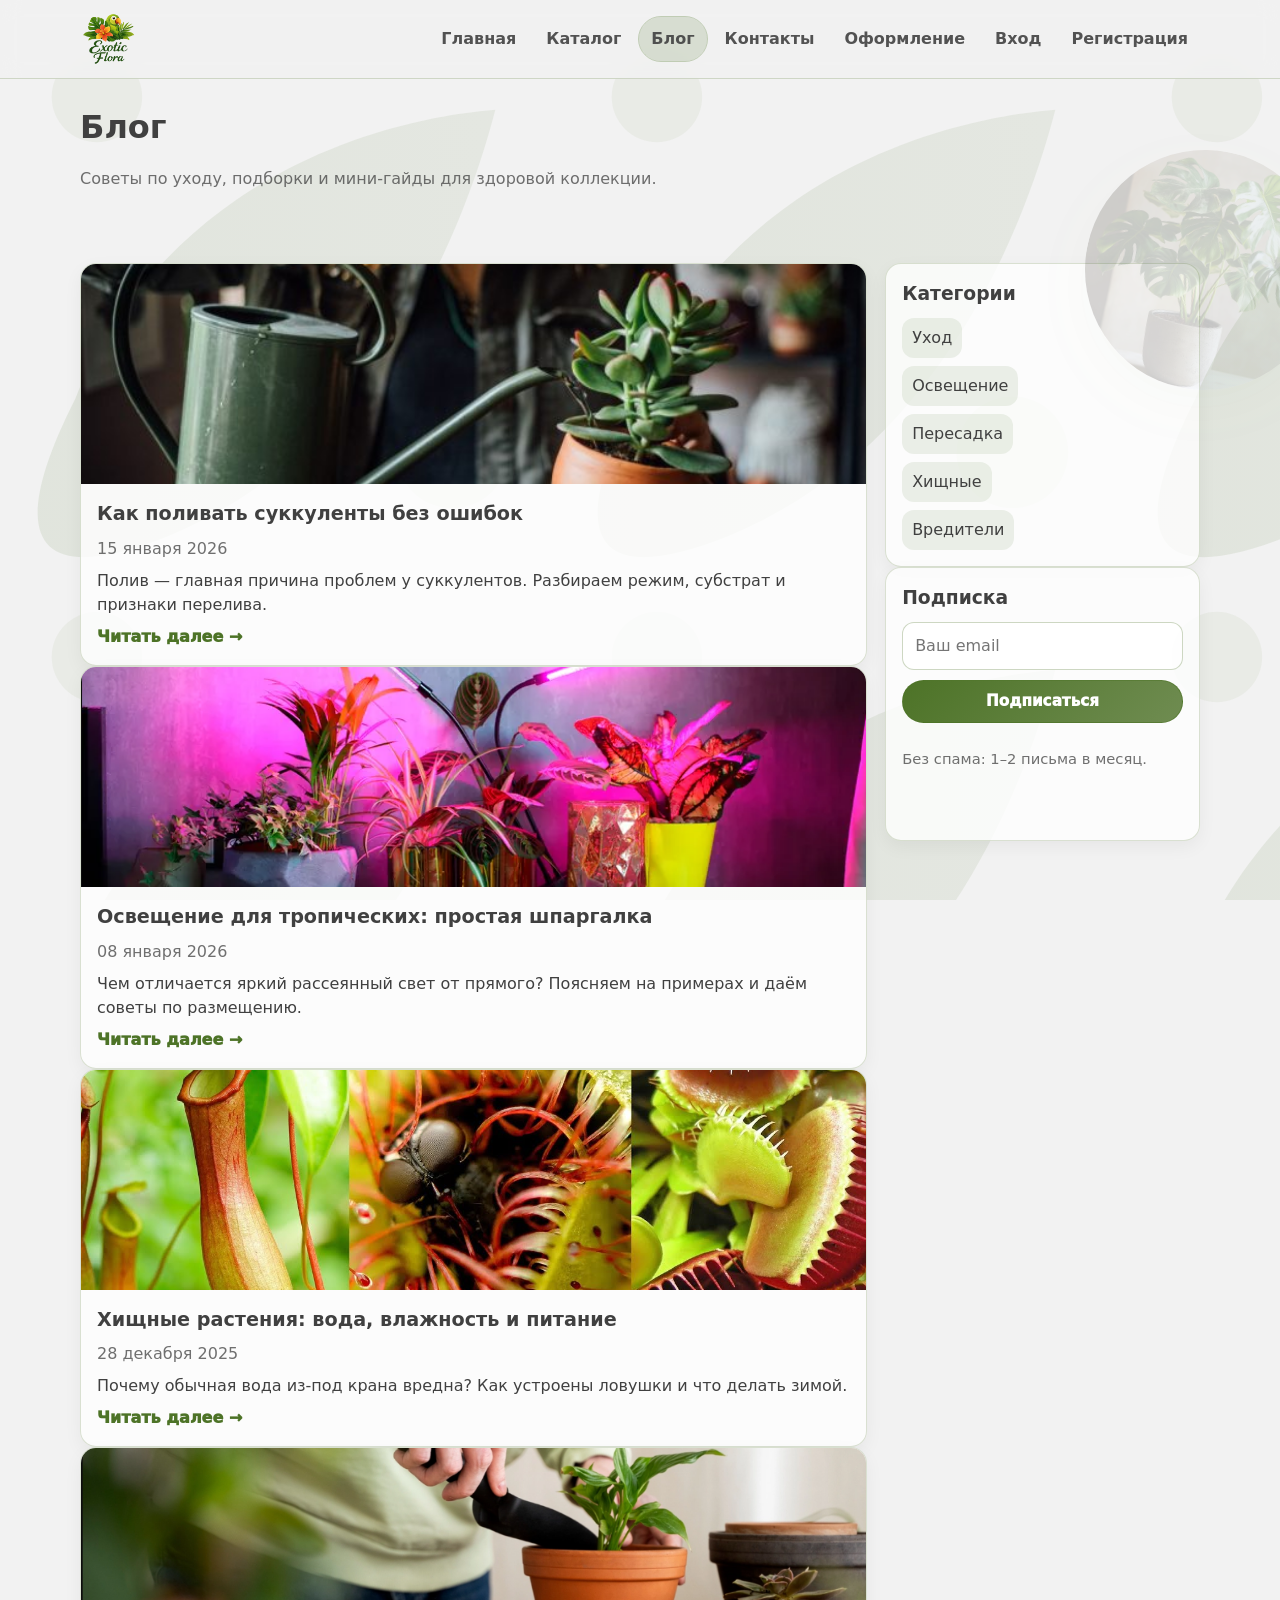
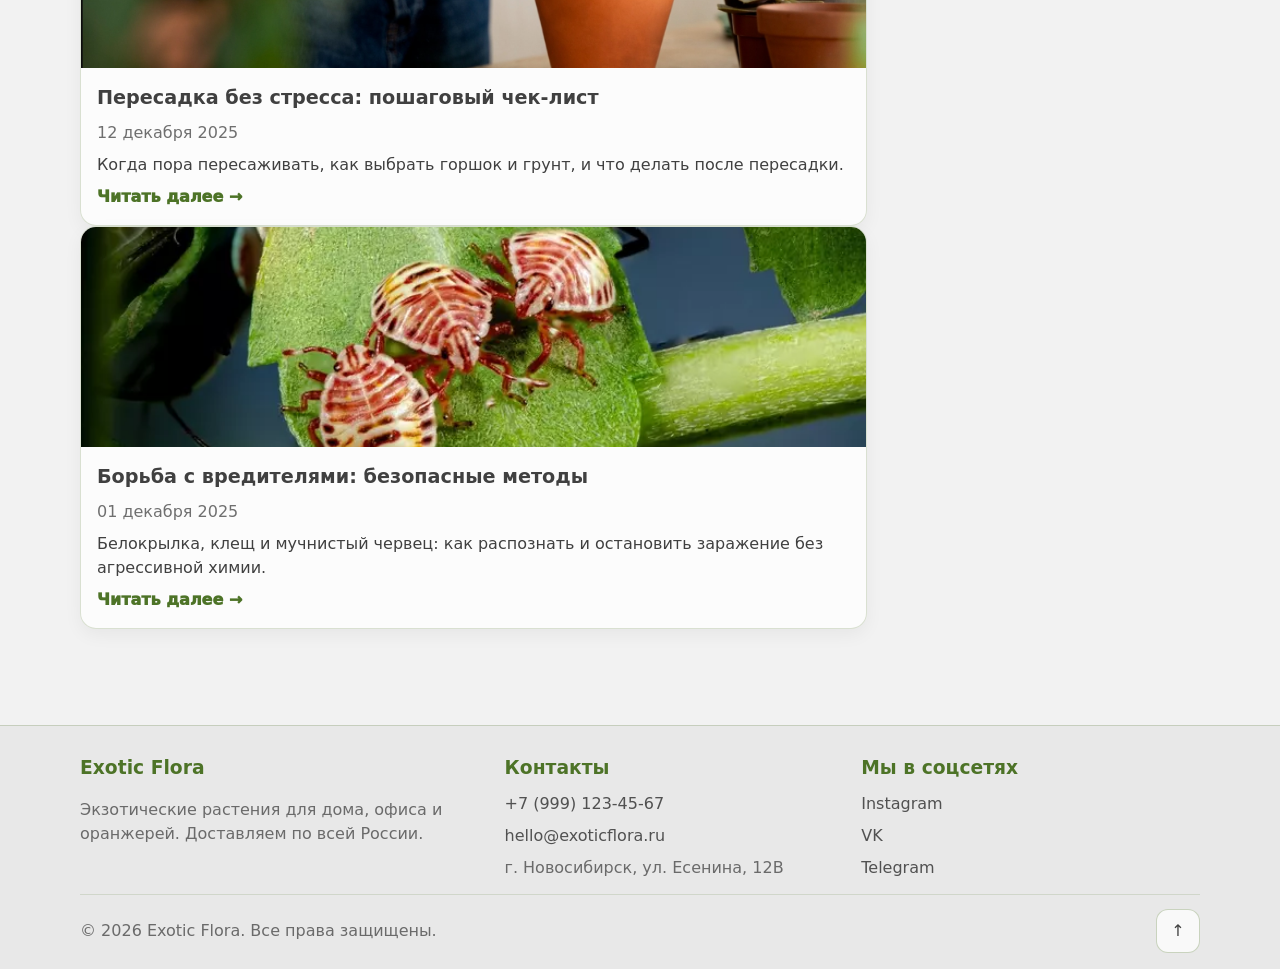
==== frontend/blog.html @ 955e728b "Build PHP MySQL shop backend" ====
<!doctype html>
<html lang="ru">
<head>

<meta charset="UTF-8">
<meta name="viewport" content="width=device-width, initial-scale=1.0">
<meta name="theme-color" content="#4D7327">
<link rel="stylesheet" href="style.css">

<title>Блог — Exotic Flora</title>
<meta name="description" content="Блог магазина Exotic Flora: статьи и советы по уходу за экзотическими растениями.">
</head>
<body id="top">

<header class="site-header">
  <div class="container header-inner">
    <a class="brand" href="index.html" aria-label="На главную Exotic Flora">
      <img src="images/logo.png" alt="Логотип Exotic Flora" class="brand-logo" width="220" height="60">
    </a>

    <button class="nav-toggle" type="button" aria-label="Открыть меню" aria-expanded="false" data-nav-toggle>
      <span class="nav-toggle-line"></span>
      <span class="nav-toggle-line"></span>
      <span class="nav-toggle-line"></span>
    </button>

    <nav class="nav" data-nav>
      <a class="nav-link" href="index.html">Главная</a>
      <a class="nav-link" href="catalog.html">Каталог</a>
      <a class="nav-link" href="blog.html">Блог</a>
      <a class="nav-link" href="contact.html">Контакты</a>
      <a class="nav-link" href="checkout.html">Оформление</a>
      <span class="auth-links" data-auth-area></span>
    </nav>
  </div>
</header>

<main class="site-main">

<img class="decor-leaf leaf-d" src="images/monstera.webp" alt="" aria-hidden="true" loading="lazy">
<section class="page-head">
  <div class="container">
    <h1 class="page-title">Блог</h1>
    <p class="muted">Советы по уходу, подборки и мини‑гайды для здоровой коллекции.</p>
  </div>
</section>

<section class="section">
  <div class="container blog-layout">
    <div class="blog-main" aria-label="Список статей">
      
    <article class="post card" data-post="1">
      <img class="post-img" src="images/polivat-sukkulenty.jpg" alt="Иллюстрация к статье: растения" loading="lazy">
      <div class="post-body">
        <h2 class="post-title">Как поливать суккуленты без ошибок</h2>
        <p class="post-meta muted">15 января 2026</p>
        <p class="post-excerpt">Полив — главная причина проблем у суккулентов. Разбираем режим, субстрат и признаки перелива.</p>

        <div class="post-more" hidden data-post-more="1">
          <p>Суккуленты любят редкий, но обильный полив: поливаем только по полностью просохшему грунту.</p><p>Проверьте влажность шпажкой: сухая — поливаем, влажная — ждём.</p><p>Зимой большинство суккулентов замедляются: полив сокращают в 2–3 раза.</p>
          </div>

        <button class="link post-toggle" type="button" data-post-toggle="1" aria-expanded="false">Читать далее →</button>
      </div>
    </article>
    
    <article class="post card" data-post="2">
      <img class="post-img" src="images/svetalamp.png" alt="Иллюстрация к статье: растения" loading="lazy">
      <div class="post-body">
        <h2 class="post-title">Освещение для тропических: простая шпаргалка</h2>
        <p class="post-meta muted">08 января 2026</p>
        <p class="post-excerpt">Чем отличается яркий рассеянный свет от прямого? Поясняем на примерах и даём советы по размещению.</p>

        <div class="post-more" hidden data-post-more="2">
          <p>Яркий рассеянный свет — это когда солнце не бьёт прямо в листья, но света достаточно (тюль/восток/запад).</p><p>Если листья вытягиваются — света мало. Если есть сухие пятна — возможен ожог.</p><p>Подсветка LED зимой часто решает проблему роста и потери окраса.</p>
          </div>

        <button class="link post-toggle" type="button" data-post-toggle="2" aria-expanded="false">Читать далее →</button>
      </div>
    </article>
    
    <article class="post card" data-post="3">
      <img class="post-img" src="images/maxresdefault.jpg" alt="Иллюстрация к статье: растения" loading="lazy">
      <div class="post-body">
        <h2 class="post-title">Хищные растения: вода, влажность и питание</h2>
        <p class="post-meta muted">28 декабря 2025</p>
        <p class="post-excerpt">Почему обычная вода из-под крана вредна? Как устроены ловушки и что делать зимой.</p>

        <div class="post-more" hidden data-post-more="3">
          <p>Большинство хищников не переносят соли: используйте дистиллированную/осмос или дождевую воду.</p><p>Удобрениям — нет: лучше яркий свет и правильная вода.</p><p>Зимой возможен период покоя: меньше света → меньше полива.</p>
          </div>

        <button class="link post-toggle" type="button" data-post-toggle="3" aria-expanded="false">Читать далее →</button>
      </div>
    </article>
    
    <article class="post card" data-post="4">
      <img class="post-img" src="images/peresadka.png" alt="Иллюстрация к статье: растения" loading="lazy">
      <div class="post-body">
        <h2 class="post-title">Пересадка без стресса: пошаговый чек‑лист</h2>
        <p class="post-meta muted">12 декабря 2025</p>
        <p class="post-excerpt">Когда пора пересаживать, как выбрать горшок и грунт, и что делать после пересадки.</p>

        <div class="post-more" hidden data-post-more="4">
          <p>Пересаживайте, когда корни заполнили горшок или грунт стал “пылью”.</p><p>Горшок — на 1–2 размера больше. Слишком большой повышает риск закисания.</p><p>После пересадки дайте адаптацию и не переувлажняйте первые дни.</p>
          </div>

        <button class="link post-toggle" type="button" data-post-toggle="4" aria-expanded="false">Читать далее →</button>
      </div>
    </article>
    
    <article class="post card" data-post="5">
      <img class="post-img" src="images/borba.webp" alt="Иллюстрация к статье: растения" loading="lazy">
      <div class="post-body">
        <h2 class="post-title">Борьба с вредителями: безопасные методы</h2>
        <p class="post-meta muted">01 декабря 2025</p>
        <p class="post-excerpt">Белокрылка, клещ и мучнистый червец: как распознать и остановить заражение без агрессивной химии.</p>

        <div class="post-more" hidden data-post-more="5">
          <p>Начните с изоляции растения и осмотра обратной стороны листьев.</p><p>Мягкие методы: мыльный раствор, липкие ловушки, точечная обработка спиртом.</p><p>Если заражение сильное — используйте профильные средства по инструкции.</p>
          </div>

        <button class="link post-toggle" type="button" data-post-toggle="5" aria-expanded="false">Читать далее →</button>
      </div>
    </article>
    
    </div>

    <aside class="blog-aside" aria-label="Категории блога">
      <div class="card aside-card">
        <h3>Категории</h3>
        <ul class="aside-list">
          <li><a href="#" class="aside-link">Уход</a></li>
          <li><a href="#" class="aside-link">Освещение</a></li>
          <li><a href="#" class="aside-link">Пересадка</a></li>
          <li><a href="#" class="aside-link">Хищные</a></li>
          <li><a href="#" class="aside-link">Вредители</a></li>
        </ul>
      </div>

      <div class="card aside-card">
        <h3>Подписка</h3>
        <form class="mini-form" data-subscribe-form>
          <label class="sr-only" for="sub-email">Email</label>
          <input id="sub-email" type="email" placeholder="Ваш email" autocomplete="email" required>
          <button class="btn btn-primary btn-small" type="submit">Подписаться</button>
        </form>
        <p class="muted small">Без спама: 1–2 письма в месяц.</p>
        <p class="muted small status-message" data-subscribe-status aria-live="polite"></p>
      </div>
    </aside>
  </div>
</section>

</main>

<footer class="site-footer">
  <div class="container footer-grid">
    <div>
      <h3 class="footer-title">Exotic Flora</h3>
      <p class="muted">Экзотические растения для дома, офиса и оранжерей. Доставляем по всей России.</p>
    </div>

    <div>
      <h3 class="footer-title">Контакты</h3>
      <ul class="footer-list">
        <li><a href="tel:+79991234567">+7 (999) 123‑45‑67</a></li>
        <li><a href="mailto:hello@exoticflora.ru">hello@exoticflora.ru</a></li>
        <li><span class="muted">г. Новосибирск, ул. Есенина, 12В</span></li>
      </ul>
    </div>

    <div>
      <h3 class="footer-title">Мы в соцсетях</h3>
      <ul class="footer-list">
        <li><a href="#" aria-label="Exotic Flora в Instagram">Instagram</a></li>
        <li><a href="#" aria-label="Exotic Flora в VK">VK</a></li>
        <li><a href="#" aria-label="Exotic Flora в Telegram">Telegram</a></li>
      </ul>
    </div>
  </div>

  <div class="container footer-bottom">
    <span class="muted">© <span id="year"></span> Exotic Flora. Все права защищены.</span>
    <a class="to-top" href="#top" aria-label="Наверх">↑</a>
  </div>
</footer>

<script src="script.js" defer></script>
</body>
</html>
---- frontend/style.css ----
*,
*::before,
*::after {
  box-sizing: border-box;
}

html {
  scroll-behavior: smooth;
}

:root {
  --primary: #4D7327;
  --light: #6F8C51;
  --bg: #F2F2F2;
  --text: #404040;
  --shadow: 0 10px 25px rgba(0, 0, 0, 0.08);
  --green-glow: 0 18px 42px rgba(77, 115, 39, 0.18);
  --radius: 16px;
  --mobile-nav-top: 82px;
  --leaf-pattern: url("data:image/svg+xml,%3Csvg%20xmlns%3D%27http%3A//www.w3.org/2000/svg%27%20width%3D%27520%27%20height%3D%27520%27%20viewBox%3D%270%200%20520%20520%27%3E%0A%20%20%3Cdefs%3E%0A%20%20%20%20%3ClinearGradient%20id%3D%27g%27%20x1%3D%270%27%20x2%3D%271%27%3E%0A%20%20%20%20%20%20%3Cstop%20offset%3D%270%27%20stop-color%3D%27%234D7327%27%20stop-opacity%3D%270.10%27/%3E%0A%20%20%20%20%20%20%3Cstop%20offset%3D%271%27%20stop-color%3D%27%236F8C51%27%20stop-opacity%3D%270.10%27/%3E%0A%20%20%20%20%3C/linearGradient%3E%0A%20%20%3C/defs%3E%0A%20%20%3Cpath%20d%3D%27M70%20370c90-210%20290-260%20390-268-34%20130-118%20320-304%20396-110%2044-160%2018-86-128z%27%20fill%3D%27url%28%23g%29%27/%3E%0A%20%20%3Ccircle%20cx%3D%27420%27%20cy%3D%27420%27%20r%3D%2752%27%20fill%3D%27%236F8C51%27%20fill-opacity%3D%270.08%27/%3E%0A%20%20%3Ccircle%20cx%3D%2790%27%20cy%3D%2790%27%20r%3D%2742%27%20fill%3D%27%234D7327%27%20fill-opacity%3D%270.06%27/%3E%0A%3C/svg%3E");
}

body {
  margin: 0;
  font-family: system-ui, -apple-system, Segoe UI, Roboto, Arial, sans-serif;
  color: var(--text);
  background: var(--bg);
  line-height: 1.5;
  background-image: var(--leaf-pattern);
  background-attachment: fixed;
  background-size: 560px 560px;
  background-repeat: repeat;
  overflow-x: hidden;
}

body.mobile-menu-open {
  overflow: hidden;
}

img {
  max-width: 100%;
  display: block;
}

a {
  color: inherit;
  text-decoration: none;
}

a:hover {
  text-decoration: underline;
}

button,
input,
textarea,
select {
  font: inherit;
}

.container {
  width: min(1120px, calc(100% - 32px));
  margin: 0 auto;
}

.site-main {
  padding-bottom: 48px;
}

.section {
  padding: 48px 0;
}

.section-head {
  display: grid;
  gap: 8px;
  margin-bottom: 18px;
}

.section-title {
  margin: 0;
  font-size: clamp(22px, 2vw, 30px);
}

.section-subtitle {
  margin: 0;
}

.muted {
  color: rgba(64, 64, 64, 0.75);
}

.small {
  font-size: 0.92rem;
}

.note {
  margin: 10px 0 0;
  padding: 10px 12px;
  border-radius: 14px;
  background: rgba(255, 255, 255, 0.62);
  border: 1px solid rgba(111, 140, 81, 0.25);
}

.sr-only {
  position: absolute !important;
  width: 1px !important;
  height: 1px !important;
  padding: 0 !important;
  margin: -1px !important;
  overflow: hidden !important;
  clip: rect(0, 0, 0, 0) !important;
  white-space: nowrap !important;
  border: 0 !important;
}

.decor-leaf {
  position: absolute;
  width: 240px;
  height: 240px;
  object-fit: cover;
  border-radius: 999px;
  opacity: 0.22;
  pointer-events: none;
  filter: saturate(1.25) contrast(1.05);
  mix-blend-mode: multiply;
  box-shadow: 0 18px 40px rgba(77, 115, 39, 0.10);
}

.leaf-a {
  top: 92px;
  right: -40px;
  transform: rotate(8deg);
}

.leaf-b {
  top: 420px;
  left: -55px;
  transform: rotate(-14deg);
  opacity: 0.18;
}

.leaf-c {
  top: 150px;
  right: -45px;
  transform: rotate(14deg);
  opacity: 0.18;
}

.leaf-d {
  top: 150px;
  right: -45px;
  transform: rotate(12deg);
  opacity: 0.18;
}

.leaf-e {
  top: 150px;
  right: -45px;
  transform: rotate(14deg);
  opacity: 0.18;
}

.leaf-f {
  top: 150px;
  right: -45px;
  transform: rotate(10deg);
  opacity: 0.18;
}

.site-header {
  position: sticky;
  top: 0;
  z-index: 20;
  background: rgba(242, 242, 242, 0.86);
  backdrop-filter: blur(10px);
  border-bottom: 1px solid rgba(77, 115, 39, 0.22);
}

.header-inner {
  display: flex;
  align-items: center;
  gap: 16px;
  padding: 12px 0;
}

.brand {
  display: flex;
  align-items: center;
  gap: 12px;
  min-width: 0;
  flex-shrink: 0;
}

.brand-logo {
  height: 54px;
  width: auto;
}

.nav {
  margin-left: auto;
  display: flex;
  gap: 6px;
  align-items: center;
}

.nav-link {
  padding: 10px 12px;
  border-radius: 999px;
  font-weight: 800;
  color: rgba(64, 64, 64, 0.9);
}

.nav-link:hover {
  background: rgba(111, 140, 81, 0.18);
  text-decoration: none;
}

.nav-link.is-active {
  background: rgba(77, 115, 39, 0.16);
  outline: 1px solid rgba(77, 115, 39, 0.30);
}

.nav-toggle {
  display: none;
  margin-left: auto;
  width: 46px;
  height: 46px;
  align-items: center;
  justify-content: center;
  flex-direction: column;
  gap: 5px;
  border: 1px solid rgba(111, 140, 81, 0.35);
  background: rgba(255, 255, 255, 0.88);
  border-radius: 14px;
  padding: 0;
  cursor: pointer;
  box-shadow: 0 8px 20px rgba(0, 0, 0, 0.06);
  transition: background 160ms ease, transform 160ms ease, box-shadow 160ms ease;
}

.nav-toggle:hover {
  transform: translateY(-1px);
  box-shadow: 0 12px 24px rgba(77, 115, 39, 0.14);
}

.nav-toggle-line {
  display: block;
  width: 22px;
  height: 2px;
  background: var(--text);
  border-radius: 999px;
  opacity: 0.9;
  transition: transform 160ms ease, opacity 160ms ease;
}

.nav-toggle.is-active .nav-toggle-line:nth-child(1) {
  transform: translateY(7px) rotate(45deg);
}

.nav-toggle.is-active .nav-toggle-line:nth-child(2) {
  opacity: 0;
}

.nav-toggle.is-active .nav-toggle-line:nth-child(3) {
  transform: translateY(-7px) rotate(-45deg);
}

.nav-backdrop {
  position: fixed;
  inset: 0;
  background: rgba(18, 24, 12, 0.36);
  opacity: 0;
  visibility: hidden;
  pointer-events: none;
  transition: opacity 180ms ease, visibility 180ms ease;
  z-index: 19;
}

.nav-backdrop.is-visible {
  opacity: 1;
  visibility: visible;
  pointer-events: auto;
}

.hero {
  padding: 22px 0 42px;
  position: relative;
}

.hero-inner {
  display: grid;
  grid-template-columns: 1.1fr 0.9fr;
  gap: 22px;
  align-items: center;
}

.hero-copy {
  display: grid;
  gap: 14px;
}

.pill {
  display: inline-flex;
  width: fit-content;
  padding: 6px 12px;
  border-radius: 999px;
  background: rgba(77, 115, 39, 0.18);
  border: 1px solid rgba(77, 115, 39, 0.24);
  font-weight: 900;
  color: var(--primary);
}

.hero-title {
  margin: 0;
  font-size: clamp(30px, 3.5vw, 48px);
  line-height: 1.1;
}

.hero-subtitle {
  margin: 0;
  font-size: 1.05rem;
  max-width: 54ch;
}

.hero-actions {
  display: flex;
  gap: 10px;
  flex-wrap: wrap;
}

.hero-badges {
  display: flex;
  gap: 10px;
  flex-wrap: wrap;
  padding: 0;
  margin: 10px 0 0;
  list-style: none;
}

.hero-badges li {
  background: rgba(255, 255, 255, 0.62);
  border: 1px solid rgba(111, 140, 81, 0.25);
  padding: 8px 10px;
  border-radius: 999px;
  font-weight: 800;
}

.hero-media {
  border-radius: var(--radius);
  overflow: hidden;
  box-shadow: var(--shadow), var(--green-glow);
  border: 1px solid rgba(111, 140, 81, 0.25);
}

.hero-img {
  width: 100%;
  height: 360px;
  object-fit: cover;
}

.grid {
  display: grid;
  gap: 16px;
}

.categories {
  grid-template-columns: repeat(4, 1fr);
}

.products {
  grid-template-columns: repeat(4, 1fr);
}

.card {
  background: rgba(255, 255, 255, 0.78);
  border: 1px solid rgba(111, 140, 81, 0.25);
  border-radius: var(--radius);
  box-shadow: 0 6px 18px rgba(0, 0, 0, 0.05);
  overflow: hidden;
}

.card-hover {
  transition: transform 120ms ease, box-shadow 120ms ease;
}

.card-hover:hover {
  transform: translateY(-2px);
  box-shadow: var(--shadow), var(--green-glow);
  text-decoration: none;
}

.card-icon {
  width: 64px;
  height: 64px;
  display: grid;
  place-items: center;
  border-radius: 14px;
  border: 1px solid rgba(111, 140, 81, 0.25);
  background: rgba(242, 242, 242, 0.72);
  margin-bottom: 10px;
}

.categories .card {
  padding: 18px;
}

.categories h3 {
  margin: 0 0 6px;
}

.categories p {
  margin: 0;
}

.product-card {
  background: rgba(255, 255, 255, 0.84);
  border: 1px solid rgba(111, 140, 81, 0.25);
  border-radius: var(--radius);
  overflow: hidden;
  display: grid;
  grid-template-rows: 180px 1fr;
  box-shadow: 0 6px 18px rgba(0, 0, 0, 0.05);
  transition: transform 120ms ease, box-shadow 120ms ease;
}

.product-card:hover {
  transform: translateY(-2px);
  box-shadow: var(--shadow), var(--green-glow);
}

.product-card img {
  width: 100%;
  height: 180px;
  object-fit: cover;
}

.product-body {
  padding: 14px;
  display: grid;
  gap: 10px;
}

.product-title {
  margin: 0;
  font-size: 1.05rem;
}

.product-desc {
  margin: 0;
  color: rgba(64, 64, 64, 0.75);
  font-size: 0.95rem;
}

.product-meta {
  display: flex;
  justify-content: space-between;
  align-items: center;
  gap: 10px;
}

.price {
  font-weight: 950;
  color: var(--primary);
}

.btn {
  display: inline-flex;
  align-items: center;
  justify-content: center;
  gap: 8px;
  padding: 12px 14px;
  border-radius: 999px;
  border: 1px solid rgba(111, 140, 81, 0.35);
  background: rgba(255, 255, 255, 0.72);
  color: var(--text);
  font-weight: 950;
  cursor: pointer;
  transition: transform 120ms ease, background 120ms ease, box-shadow 120ms ease;
}

.btn:hover {
  transform: translateY(-1px);
  text-decoration: none;
  box-shadow: 0 10px 22px rgba(77, 115, 39, 0.12);
}

.btn:active {
  transform: translateY(0px);
}

.btn-primary {
  background: linear-gradient(135deg, var(--primary), var(--light));
  border-color: rgba(77, 115, 39, 0.55);
  color: #fff;
}

.btn-primary:hover {
  background: linear-gradient(135deg, var(--primary), #7aa05a);
}

.btn-ghost {
  background: transparent;
}

.btn-small {
  padding: 9px 12px;
  font-size: 0.95rem;
}

.icon-btn {
  border: 1px solid rgba(111, 140, 81, 0.35);
  background: rgba(255, 255, 255, 0.74);
  border-radius: 12px;
  padding: 8px 10px;
  cursor: pointer;
}

.cta {
  margin-top: 18px;
}

.cta-inner {
  display: flex;
  align-items: center;
  justify-content: space-between;
  gap: 16px;
  padding: 18px;
  border-radius: var(--radius);
  background: rgba(255, 255, 255, 0.76);
  border: 1px solid rgba(111, 140, 81, 0.25);
  box-shadow: 0 6px 18px rgba(0, 0, 0, 0.05);
}

.page-head {
  padding: 24px 0 8px;
  position: relative;
}

.page-title {
  margin: 0 0 6px;
  font-size: clamp(26px, 2.5vw, 36px);
}

.catalog-toolbar {
  display: grid;
  grid-template-columns: 1fr auto auto;
  gap: 12px;
  align-items: center;
  margin-bottom: 16px;
}

.filters {
  display: flex;
  flex-wrap: wrap;
  gap: 8px;
}

.chip {
  padding: 10px 12px;
  border-radius: 999px;
  border: 1px solid rgba(111, 140, 81, 0.35);
  background: rgba(255, 255, 255, 0.72);
  cursor: pointer;
  font-weight: 950;
}

.chip.is-active {
  background: rgba(77, 115, 39, 0.16);
  outline: 1px solid rgba(77, 115, 39, 0.30);
}

.search input {
  width: min(320px, 100%);
  padding: 11px 12px;
  border-radius: 12px;
  border: 1px solid rgba(111, 140, 81, 0.35);
  background: rgba(255, 255, 255, 0.78);
  outline: none;
}

.search input:focus {
  outline: 2px solid rgba(77, 115, 39, 0.35);
}

.cart-mini {
  display: flex;
  align-items: center;
  gap: 10px;
  justify-content: flex-end;
}

.cart-badge {
  padding: 8px 10px;
  border-radius: 999px;
  border: 1px solid rgba(111, 140, 81, 0.25);
  background: rgba(255, 255, 255, 0.68);
}

.pagination {
  display: flex;
  gap: 8px;
  justify-content: center;
  margin-top: 18px;
}

.page-btn {
  width: 44px;
  height: 44px;
  border-radius: 12px;
  border: 1px solid rgba(111, 140, 81, 0.35);
  background: rgba(255, 255, 255, 0.72);
  cursor: pointer;
  font-weight: 950;
}

.page-btn.is-active {
  background: rgba(77, 115, 39, 0.16);
  outline: 1px solid rgba(77, 115, 39, 0.30);
}

.page-btn:disabled {
  opacity: 0.45;
  cursor: not-allowed;
}

.story-section {
  background: linear-gradient(180deg, rgba(111, 140, 81, 0.14), rgba(242, 242, 242, 0));
}

.story-panel {
  padding: 16px;
  position: relative;
  overflow: hidden;
}

.story-panel::before {
  content: "";
  position: absolute;
  inset: -120px -120px auto auto;
  width: 360px;
  height: 360px;
  border-radius: 999px;
  background: radial-gradient(circle at 30% 30%, rgba(77, 115, 39, 0.20), transparent 60%);
  pointer-events: none;
}

.story-top {
  display: flex;
  align-items: center;
  justify-content: space-between;
  gap: 12px;
  flex-wrap: wrap;
  margin-bottom: 10px;
}

.story-badge {
  display: inline-flex;
  padding: 8px 12px;
  border-radius: 999px;
  font-weight: 950;
  color: var(--primary);
  background: rgba(77, 115, 39, 0.12);
  border: 1px solid rgba(77, 115, 39, 0.22);
}

.story-quote {
  font-weight: 800;
  color: rgba(64, 64, 64, 0.82);
}

.story-grid {
  display: grid;
  grid-template-columns: 1.15fr 0.85fr;
  gap: 16px;
  align-items: center;
}

.story-text p {
  margin: 0 0 10px;
}

.story-media {
  border-radius: 14px;
  overflow: hidden;
  border: 1px solid rgba(111, 140, 81, 0.25);
  box-shadow: var(--shadow);
}

.story-media img {
  width: 100%;
  height: 280px;
  object-fit: cover;
}

.story-stats {
  display: grid;
  grid-template-columns: repeat(3, 1fr);
  gap: 10px;
  margin-top: 12px;
}

.stat {
  padding: 10px;
  border-radius: 14px;
  border: 1px solid rgba(111, 140, 81, 0.22);
  background: rgba(255, 255, 255, 0.60);
}

.stat-num {
  font-weight: 980;
  color: var(--primary);
  font-size: 1.1rem;
}

.timeline {
  display: grid;
  grid-template-columns: repeat(3, 1fr);
  gap: 10px;
  margin-top: 14px;
}

.timeline-item {
  padding: 12px;
  border-radius: 14px;
  background: rgba(111, 140, 81, 0.10);
  border: 1px solid rgba(111, 140, 81, 0.22);
}

.timeline-year {
  font-weight: 980;
  color: var(--primary);
  margin-bottom: 6px;
}

.blog-layout {
  display: grid;
  grid-template-columns: 1.5fr 0.6fr;
  gap: 18px;
  align-items: start;
}

.post-img {
  width: 100%;
  height: 220px;
  object-fit: cover;
}

.post-body {
  padding: 16px;
  display: grid;
  gap: 8px;
}

.post-title {
  margin: 0;
  font-size: 1.2rem;
}

.post-meta {
  margin: 0;
}

.post-excerpt {
  margin: 0;
}

.link {
  color: var(--primary);
  font-weight: 950;
  width: fit-content;
}

.post-toggle {
  border: none;
  background: transparent;
  padding: 0;
  text-align: left;
}

.post-more {
  margin-top: 10px;
  padding: 12px 12px;
  border-radius: 14px;
  border: 1px solid rgba(111, 140, 81, 0.22);
  background: rgba(111, 140, 81, 0.10);
}

.post-more p {
  margin: 0 0 10px;
}

.post-more p:last-child {
  margin-bottom: 0;
}

.aside-card {
  padding: 16px;
  display: grid;
  gap: 10px;
}

.aside-card h3 {
  margin: 0;
}

.aside-list {
  margin: 0;
  padding: 0;
  list-style: none;
  display: grid;
  gap: 8px;
}

.aside-link {
  display: inline-flex;
  padding: 8px 10px;
  border-radius: 12px;
  background: rgba(111, 140, 81, 0.12);
}

.aside-link:hover {
  text-decoration: none;
  background: rgba(77, 115, 39, 0.16);
}

.mini-form {
  display: grid;
  gap: 10px;
}

.mini-form input {
  padding: 11px 12px;
  border-radius: 12px;
  border: 1px solid rgba(111, 140, 81, 0.35);
  background: rgba(255, 255, 255, 0.78);
  outline: none;
}

.mini-form input:focus {
  outline: 2px solid rgba(77, 115, 39, 0.35);
}

.contact-layout {
  display: grid;
  grid-template-columns: 1.2fr 0.8fr;
  gap: 18px;
  align-items: start;
}

.contact-card {
  padding: 16px;
  display: grid;
  gap: 12px;
}

.contact-card h2 {
  margin: 0;
}

.contact-list {
  margin: 0;
  padding-left: 18px;
}

.contact-list li {
  margin: 6px 0;
}

.map {
  border-radius: 14px;
  overflow: hidden;
  border: 1px solid rgba(111, 140, 81, 0.25);
  background: rgba(255, 255, 255, 0.72);
}

.map iframe {
  width: 100%;
  height: 280px;
  border: 0;
}

.form {
  display: grid;
  gap: 12px;
}

.form-grid {
  display: grid;
  grid-template-columns: 1fr 1fr;
  gap: 12px;
}

.field {
  display: grid;
  gap: 6px;
}

.field-full {
  grid-column: 1 / -1;
}

.field-label {
  font-weight: 950;
}

.field input,
.field textarea,
.field select {
  padding: 12px 12px;
  border-radius: 12px;
  border: 1px solid rgba(111, 140, 81, 0.35);
  background: rgba(255, 255, 255, 0.78);
  outline: none;
}

.field input:focus,
.field textarea:focus,
.field select:focus {
  outline: 2px solid rgba(77, 115, 39, 0.35);
}

.field-hint {
  display: none;
  font-size: 0.9rem;
  color: #a23b3b;
}

.field.is-invalid .field-hint {
  display: block;
}

.field.is-invalid input,
.field.is-invalid textarea,
.field.is-invalid select {
  border-color: rgba(162, 59, 59, 0.55);
}

.field.is-disabled {
  opacity: 0.72;
}

.field.is-disabled input {
  background: rgba(230, 230, 230, 0.76);
  cursor: not-allowed;
}

.checkbox {
  grid-template-columns: auto 1fr;
  align-items: center;
}

.checkbox input {
  width: 18px;
  height: 18px;
  accent-color: var(--primary);
}

.form-actions {
  display: flex;
  align-items: center;
  gap: 12px;
  flex-wrap: wrap;
}

.checkout-layout {
  display: grid;
  grid-template-columns: 1.05fr 0.95fr;
  gap: 18px;
  align-items: start;
}

.checkout-card {
  padding: 16px;
  display: grid;
  gap: 12px;
}

.checkout-card h2 {
  margin: 0;
}

.checkout-head {
  display: flex;
  align-items: center;
  justify-content: space-between;
  gap: 10px;
  flex-wrap: wrap;
}

.checkout-list {
  list-style: none;
  padding: 0;
  margin: 0;
  display: grid;
  gap: 10px;
}

.checkout-item {
  display: grid;
  grid-template-columns: 1fr auto;
  gap: 10px;
  padding: 12px;
  border-radius: 14px;
  border: 1px solid rgba(111, 140, 81, 0.22);
  background: rgba(255, 255, 255, 0.66);
}

.checkout-item-title {
  font-weight: 950;
}

.checkout-controls {
  display: inline-flex;
  align-items: center;
  gap: 8px;
  justify-content: flex-end;
}

.qty {
  min-width: 36px;
  text-align: center;
  font-weight: 950;
}

.qty-btn {
  width: 38px;
  height: 38px;
  border-radius: 12px;
  border: 1px solid rgba(111, 140, 81, 0.35);
  background: rgba(255, 255, 255, 0.72);
  cursor: pointer;
  font-weight: 950;
}

.remove-btn {
  border: none;
  background: transparent;
  cursor: pointer;
  color: rgba(64, 64, 64, 0.75);
  font-weight: 900;
}

.remove-btn:hover {
  color: var(--primary);
  text-decoration: underline;
}

.checkout-summary {
  display: flex;
  align-items: center;
  justify-content: space-between;
  gap: 10px;
  padding-top: 10px;
  border-top: 1px solid rgba(111, 140, 81, 0.22);
}

.site-footer {
  background: rgba(64, 64, 64, 0.06);
  border-top: 1px solid rgba(77, 115, 39, 0.22);
  padding: 28px 0 16px;
}

.footer-grid {
  display: grid;
  grid-template-columns: 1.2fr 1fr 1fr;
  gap: 18px;
  align-items: start;
}

.footer-title {
  margin: 0 0 10px;
  color: var(--primary);
}

.footer-list {
  list-style: none;
  padding: 0;
  margin: 0;
  display: grid;
  gap: 8px;
}

.footer-list a {
  color: rgba(64, 64, 64, 0.9);
}

.footer-list a:hover {
  color: var(--primary);
  text-decoration: underline;
}

.footer-bottom {
  margin-top: 14px;
  padding-top: 14px;
  border-top: 1px solid rgba(111, 140, 81, 0.20);
  display: flex;
  justify-content: space-between;
  align-items: center;
  gap: 12px;
}

.to-top {
  display: inline-flex;
  width: 44px;
  height: 44px;
  align-items: center;
  justify-content: center;
  border-radius: 12px;
  border: 1px solid rgba(111, 140, 81, 0.35);
  background: rgba(255, 255, 255, 0.72);
}

.to-top:hover {
  text-decoration: none;
  background: rgba(77, 115, 39, 0.16);
}

.modal {
  position: fixed;
  inset: 0;
  display: grid;
  place-items: center;
  z-index: 40;
}

.modal[hidden] {
  display: none;
}

.modal-overlay {
  position: absolute;
  inset: 0;
  background: rgba(0, 0, 0, 0.35);
}

.modal-panel {
  position: relative;
  width: min(520px, calc(100% - 24px));
  background: rgba(242, 242, 242, 0.98);
  border: 1px solid rgba(111, 140, 81, 0.25);
  border-radius: var(--radius);
  box-shadow: var(--shadow), var(--green-glow);
  overflow: hidden;
}

.modal-head {
  display: flex;
  align-items: center;
  justify-content: space-between;
  gap: 10px;
  padding: 14px 16px;
  border-bottom: 1px solid rgba(111, 140, 81, 0.20);
}

.modal-head h2 {
  margin: 0;
}

.modal-body {
  padding: 14px 16px;
}

.cart-list {
  list-style: none;
  padding: 0;
  margin: 0 0 10px;
  display: grid;
  gap: 10px;
}

.cart-item {
  display: flex;
  justify-content: space-between;
  gap: 10px;
  padding: 10px;
  border-radius: 12px;
  border: 1px solid rgba(111, 140, 81, 0.20);
  background: rgba(255, 255, 255, 0.66);
}

.cart-item button {
  border: none;
  background: transparent;
  cursor: pointer;
  color: rgba(64, 64, 64, 0.75);
  font-weight: 900;
}

.cart-item button:hover {
  color: var(--primary);
  text-decoration: underline;
}

.modal-foot {
  display: flex;
  justify-content: space-between;
  align-items: center;
  gap: 12px;
  padding: 14px 16px;
  border-top: 1px solid rgba(111, 140, 81, 0.20);
}

@media (max-width: 980px) {
  .categories {
    grid-template-columns: repeat(2, 1fr);
  }

  .products {
    grid-template-columns: repeat(2, 1fr);
  }

  .hero-inner {
    grid-template-columns: 1fr;
  }

  .hero-img {
    height: 320px;
  }

  .catalog-toolbar {
    grid-template-columns: 1fr;
  }

  .cart-mini {
    justify-content: flex-start;
  }

  .blog-layout {
    grid-template-columns: 1fr;
  }

  .contact-layout {
    grid-template-columns: 1fr;
  }

  .checkout-layout {
    grid-template-columns: 1fr;
  }

  .footer-grid {
    grid-template-columns: 1fr;
  }

  .story-grid {
    grid-template-columns: 1fr;
  }

  .story-media img {
    height: 240px;
  }

  .story-stats {
    grid-template-columns: 1fr;
  }

  .timeline {
    grid-template-columns: 1fr;
  }
}

@media (max-width: 860px) {
  .nav-toggle {
    display: inline-flex;
  }

  .header-inner {
    position: relative;
  }

  .nav {
    position: fixed;
    top: var(--mobile-nav-top, 82px);
    left: 12px;
    right: 12px;
    margin-left: 0;
    padding: 12px;
    background: rgba(242, 242, 242, 0.98);
    border: 1px solid rgba(111, 140, 81, 0.25);
    border-radius: 18px;
    box-shadow: 0 18px 42px rgba(0, 0, 0, 0.14);
    flex-direction: column;
    align-items: stretch;
    gap: 6px;
    max-height: calc(100vh - var(--mobile-nav-top, 82px) - 16px);
    overflow-y: auto;
    opacity: 0;
    visibility: hidden;
    pointer-events: none;
    transform: translateY(-10px);
    transition: opacity 180ms ease, transform 180ms ease, visibility 180ms ease;
    z-index: 30;
  }

  .nav.is-open {
    opacity: 1;
    visibility: visible;
    pointer-events: auto;
    transform: translateY(0);
  }

  .nav-link {
    width: 100%;
    padding: 12px 14px;
    border-radius: 14px;
  }

  .catalog-toolbar {
    grid-template-columns: 1fr;
    align-items: stretch;
  }

  .search input {
    width: 100%;
  }

  .cart-mini {
    justify-content: flex-start;
    flex-wrap: wrap;
  }

  .products {
    grid-template-columns: 1fr;
  }

  .categories {
    grid-template-columns: 1fr;
  }

  .form-grid {
    grid-template-columns: 1fr;
  }

  .footer-bottom {
    flex-direction: column;
    align-items: flex-start;
  }

  .decor-leaf {
    width: 180px;
    height: 180px;
    opacity: 0.16;
  }

  .leaf-b {
    top: 500px;
  }
}

@media (max-width: 540px) {
  .container {
    width: min(1120px, calc(100% - 24px));
  }

  .section {
    padding: 36px 0;
  }

  .page-head {
    padding: 18px 0 6px;
  }

  .brand-logo {
    height: 44px;
  }

  .hero {
    padding: 18px 0 32px;
  }

  .hero-img {
    height: 240px;
  }

  .hero-title {
    font-size: clamp(28px, 9vw, 40px);
  }

  .hero-badges li,
  .btn,
  .btn-small,
  .chip {
    width: 100%;
  }

  .product-meta {
    flex-direction: column;
    align-items: stretch;
  }

  .cta-inner,
  .checkout-summary,
  .modal-foot,
  .cart-item,
  .story-top {
    flex-direction: column;
    align-items: flex-start;
  }

  .checkout-item {
    grid-template-columns: 1fr;
  }

  .checkout-controls {
    justify-content: flex-start;
    flex-wrap: wrap;
  }

  .pagination {
    flex-wrap: wrap;
  }

  .page-btn {
    width: 40px;
    height: 40px;
  }

  .decor-leaf {
    display: none;
  }

  .map iframe {
    height: 240px;
  }
}


.auth-links {
  display: inline-flex;
  align-items: center;
  gap: 6px;
}

.nav-user {
  padding: 9px 10px;
  border-radius: 999px;
  background: rgba(255, 255, 255, 0.7);
  color: rgba(64, 64, 64, 0.78);
  font-weight: 800;
  font-size: 0.92rem;
}

.nav-button {
  border: none;
  background: transparent;
  cursor: pointer;
}

.auth-layout {
  display: grid;
  place-items: center;
}

.auth-card {
  width: min(520px, 100%);
  padding: 18px;
}

.status-success {
  color: var(--primary);
  font-weight: 850;
}

.status-error {
  color: #a23b3b;
  font-weight: 850;
}

.admin-layout {
  display: grid;
  grid-template-columns: minmax(320px, 0.85fr) minmax(420px, 1.15fr);
  gap: 18px;
  align-items: start;
}

.admin-card {
  padding: 16px;
  display: grid;
  gap: 12px;
}

.admin-card h2 {
  margin: 0;
}

.admin-table-wrap {
  overflow-x: auto;
}

.admin-table {
  width: 100%;
  border-collapse: collapse;
  min-width: 620px;
}

.admin-table th,
.admin-table td {
  padding: 10px;
  border-bottom: 1px solid rgba(111, 140, 81, 0.22);
  text-align: left;
  vertical-align: top;
}

.admin-table th {
  color: var(--primary);
  font-weight: 950;
}

.admin-table td:last-child {
  display: flex;
  gap: 8px;
  flex-wrap: wrap;
}
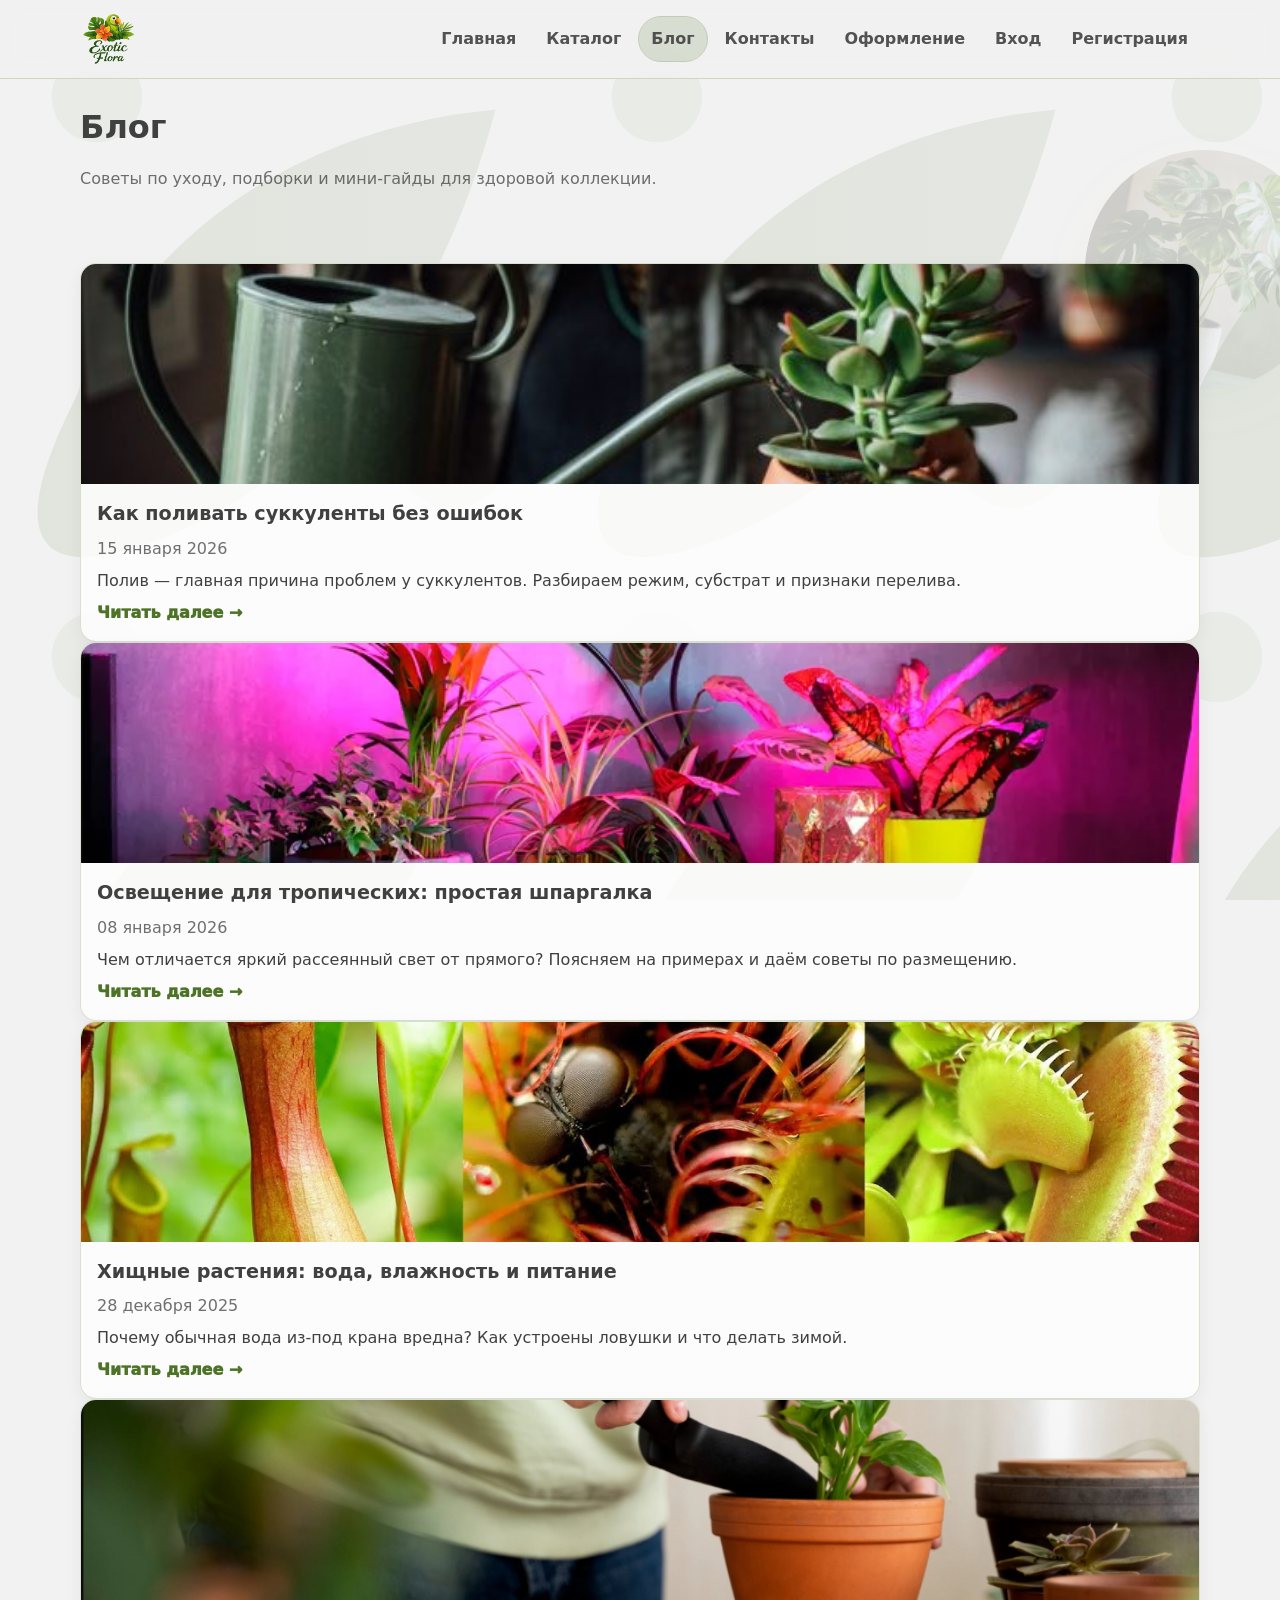
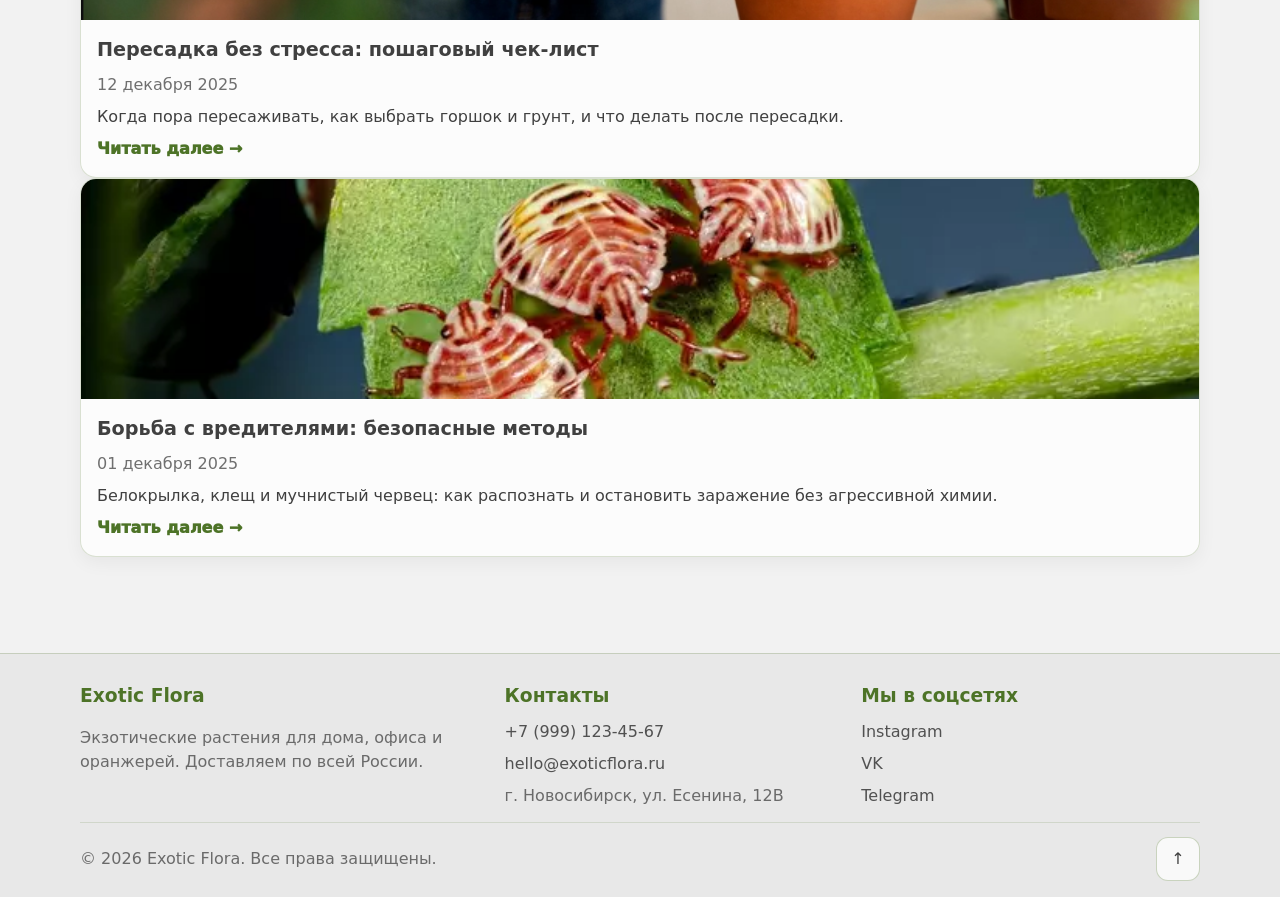
==== commit 5640f0d3: "Add catalog sorting and order management" ====
--- a/frontend/blog.html
+++ b/frontend/blog.html
@@ -46,7 +46,7 @@
 </section>
 
 <section class="section">
-  <div class="container blog-layout">
+  <div class="container blog-layout blog-layout-single">
     <div class="blog-main" aria-label="Список статей">
       
     <article class="post card" data-post="1">
@@ -125,30 +125,6 @@
     </article>
     
     </div>
-
-    <aside class="blog-aside" aria-label="Категории блога">
-      <div class="card aside-card">
-        <h3>Категории</h3>
-        <ul class="aside-list">
-          <li><a href="#" class="aside-link">Уход</a></li>
-          <li><a href="#" class="aside-link">Освещение</a></li>
-          <li><a href="#" class="aside-link">Пересадка</a></li>
-          <li><a href="#" class="aside-link">Хищные</a></li>
-          <li><a href="#" class="aside-link">Вредители</a></li>
-        </ul>
-      </div>
-
-      <div class="card aside-card">
-        <h3>Подписка</h3>
-        <form class="mini-form" data-subscribe-form>
-          <label class="sr-only" for="sub-email">Email</label>
-          <input id="sub-email" type="email" placeholder="Ваш email" autocomplete="email" required>
-          <button class="btn btn-primary btn-small" type="submit">Подписаться</button>
-        </form>
-        <p class="muted small">Без спама: 1–2 письма в месяц.</p>
-        <p class="muted small status-message" data-subscribe-status aria-live="polite"></p>
-      </div>
-    </aside>
   </div>
 </section>
 
--- a/frontend/style.css
+++ b/frontend/style.css
@@ -414,19 +414,20 @@
 }
 
 .product-card {
-  background: rgba(255, 255, 255, 0.84);
+  background: linear-gradient(180deg, rgba(255, 255, 255, 0.92), rgba(248, 251, 244, 0.86));
   border: 1px solid rgba(111, 140, 81, 0.25);
   border-radius: var(--radius);
   overflow: hidden;
   display: grid;
   grid-template-rows: 180px 1fr;
-  box-shadow: 0 6px 18px rgba(0, 0, 0, 0.05);
-  transition: transform 120ms ease, box-shadow 120ms ease;
+  box-shadow: 0 10px 24px rgba(77, 115, 39, 0.08);
+  transition: transform 160ms ease, box-shadow 160ms ease, border-color 160ms ease;
 }
 
 .product-card:hover {
-  transform: translateY(-2px);
+  transform: translateY(-4px);
   box-shadow: var(--shadow), var(--green-glow);
+  border-color: rgba(77, 115, 39, 0.38);
 }
 
 .product-card img {
@@ -544,7 +545,7 @@
 
 .catalog-toolbar {
   display: grid;
-  grid-template-columns: 1fr auto auto;
+  grid-template-columns: 1fr minmax(220px, auto) minmax(230px, auto) auto;
   gap: 12px;
   align-items: center;
   margin-bottom: 16px;
@@ -570,7 +571,9 @@
   outline: 1px solid rgba(77, 115, 39, 0.30);
 }
 
-.search input {
+.search input,
+.sort select,
+.status-select {
   width: min(320px, 100%);
   padding: 11px 12px;
   border-radius: 12px;
@@ -579,7 +582,9 @@
   outline: none;
 }
 
-.search input:focus {
+.search input:focus,
+.sort select:focus,
+.status-select:focus {
   outline: 2px solid rgba(77, 115, 39, 0.35);
 }
 
@@ -740,6 +745,10 @@
   align-items: start;
 }
 
+.blog-layout-single {
+  grid-template-columns: minmax(0, 1fr);
+}
+
 .post-img {
   width: 100%;
   height: 220px;
@@ -1199,6 +1208,98 @@
   gap: 12px;
   padding: 14px 16px;
   border-top: 1px solid rgba(111, 140, 81, 0.20);
+}
+
+.tabs {
+  display: flex;
+  flex-wrap: wrap;
+  gap: 8px;
+  margin-bottom: 12px;
+}
+
+.tab-btn {
+  border: 1px solid rgba(111, 140, 81, 0.35);
+  background: rgba(255, 255, 255, 0.72);
+  border-radius: 999px;
+  padding: 10px 14px;
+  cursor: pointer;
+  font-weight: 950;
+}
+
+.tab-btn.is-active {
+  background: rgba(77, 115, 39, 0.16);
+  outline: 1px solid rgba(77, 115, 39, 0.30);
+}
+
+.orders-card {
+  padding: 16px;
+}
+
+.orders-list {
+  display: grid;
+  gap: 12px;
+}
+
+.order-card {
+  padding: 14px;
+  border-radius: 16px;
+  border: 1px solid rgba(111, 140, 81, 0.22);
+  background: linear-gradient(180deg, rgba(255, 255, 255, 0.92), rgba(248, 251, 244, 0.82));
+  box-shadow: 0 8px 20px rgba(77, 115, 39, 0.08);
+}
+
+.order-card-head {
+  display: flex;
+  align-items: flex-start;
+  justify-content: space-between;
+  gap: 12px;
+  margin-bottom: 10px;
+}
+
+.order-card-head h3 {
+  margin: 0 0 4px;
+}
+
+.order-items {
+  margin: 0 0 12px;
+  padding-left: 18px;
+}
+
+.status-pill {
+  display: inline-flex;
+  border-radius: 999px;
+  padding: 6px 10px;
+  font-weight: 950;
+  white-space: nowrap;
+}
+
+.status-new,
+.order-status-new {
+  background: rgba(71, 124, 190, 0.14);
+}
+
+.status-processing,
+.order-status-processing {
+  background: rgba(205, 146, 43, 0.16);
+}
+
+.status-shipped,
+.order-status-shipped {
+  background: rgba(107, 96, 185, 0.14);
+}
+
+.status-delivered,
+.order-status-delivered {
+  background: rgba(77, 115, 39, 0.14);
+}
+
+.status-cancelled,
+.order-status-cancelled {
+  background: rgba(162, 59, 59, 0.14);
+}
+
+.status-select {
+  min-width: 170px;
 }
 
 @media (max-width: 980px) {
@@ -1511,3 +1612,7 @@
   gap: 8px;
   flex-wrap: wrap;
 }
+
+.orders-table td:last-child {
+  display: table-cell;
+}
